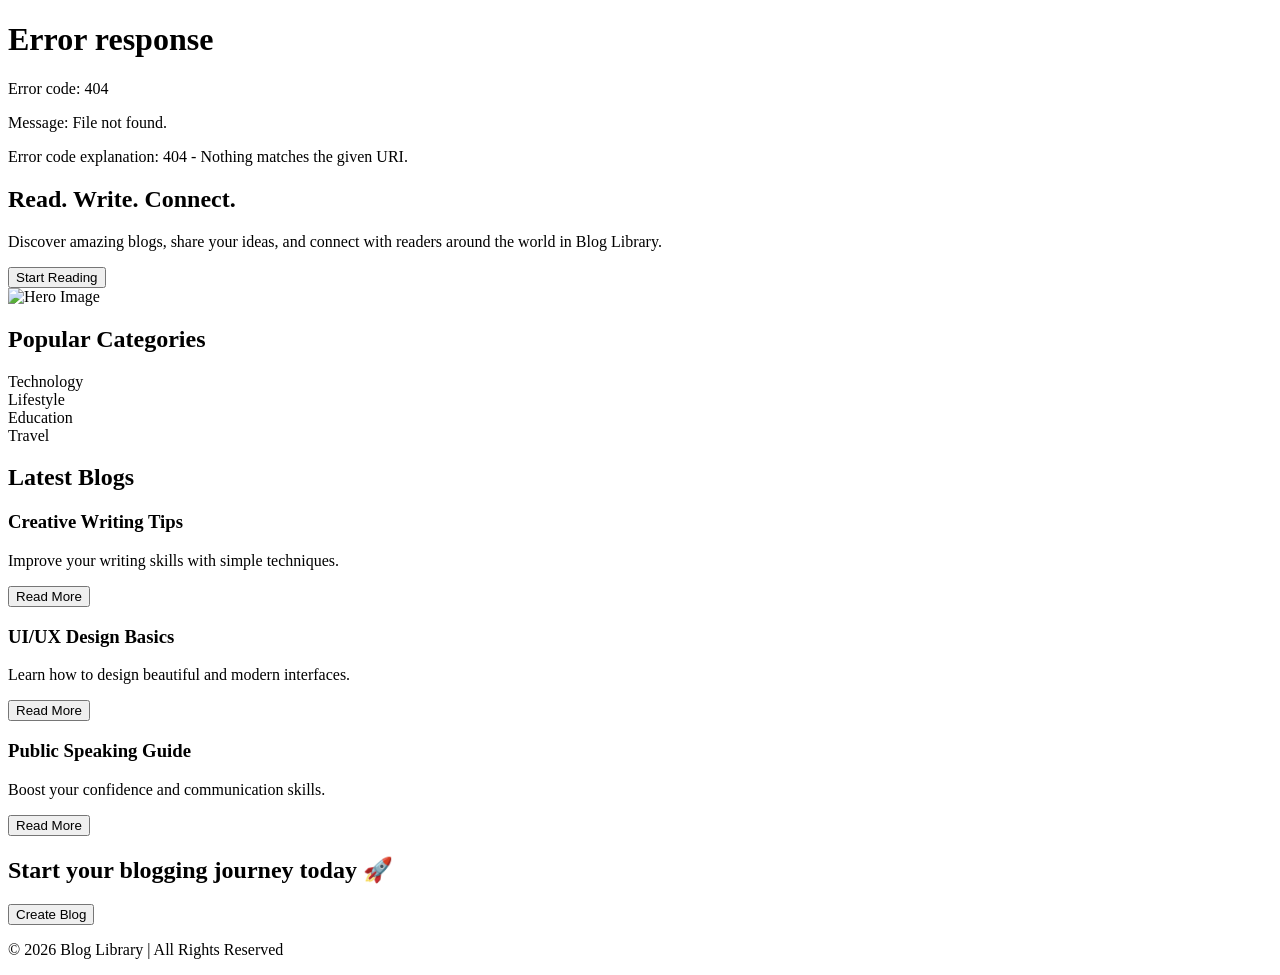
==== Frontend/index.html @ 055765da "Added writing page" ====
<!DOCTYPE html>
<html lang="en">
<head>
    <meta charset="UTF-8">
    <meta name="viewport" content="width=device-width, initial-scale=1.0">
    <title>Blog Library</title>
    <link rel="stylesheet" href="css/style.css">

    <!-- Google Font (similar clean UI style) -->
    <link href="https://fonts.googleapis.com/css2?family=Poppins:wght@300;400;600&display=swap" rel="stylesheet">
</head>

<body>

    <!--  Navbar Component -->
    <div id="navbar"></div>

    <!--  Hero Section -->
    <section class="hero">
    <div class="hero-text">
        <h1>Read. Write. <span>Connect.</span></h1>
        <p>
            Discover amazing blogs, share your ideas, and connect with readers
            around the world in Blog Library.
        </p>
        <button class="btn-primary">Start Reading</button>
    </div>

    <!--  Correct Image -->
    <img src="assets/land.png" alt="Hero Image" class="hero-image">
</section>
       

    <!--  Categories -->
    <section class="categories">
        <h2>Popular Categories</h2>

        <div class="category-container">
            <div class="category">Technology</div>
            <div class="category">Lifestyle</div>
            <div class="category">Education</div>
            <div class="category">Travel</div>
        </div>
    <!-- </section>
     <div class="hero-card">
            <h3>🔥 Trending Blog</h3>
            <p>“How to become a better developer in 2026”</p>
            <button class="btn-secondary">Read Now</button>
        </div>
    </section> -->

    <!--  Blog Cards -->
    <section class="blogs">
        <h2>Latest Blogs</h2>

        <div class="blog-container">

            <div class="blog-card yellow">
                <h3>Creative Writing Tips</h3>
                <p>Improve your writing skills with simple techniques.</p>
                <button>Read More</button>
            </div>

            <div class="blog-card purple">
                <h3>UI/UX Design Basics</h3>
                <p>Learn how to design beautiful and modern interfaces.</p>
                <button>Read More</button>
            </div>

            <div class="blog-card blue">
                <h3>Public Speaking Guide</h3>
                <p>Boost your confidence and communication skills.</p>
                <button>Read More</button>
            </div>

        </div>
    </section>

    <!--  CTA Section -->
    <section class="cta">
        <h2>Start your blogging journey today 🚀</h2>
        <a href="html/write-blog.html">
    <button class="btn-primary">Create Blog</button>
</a>
    </section>

    <!--  Footer -->
    <footer>
        <p>© 2026 Blog Library | All Rights Reserved</p>
    </footer>

    <!--  Load Navbar Script -->
    <script>
        fetch("components/navbar.html")
            .then(res => res.text())
            .then(data => {
                document.getElementById("navbar").innerHTML = data;
            });
    </script>

</body>
</html>
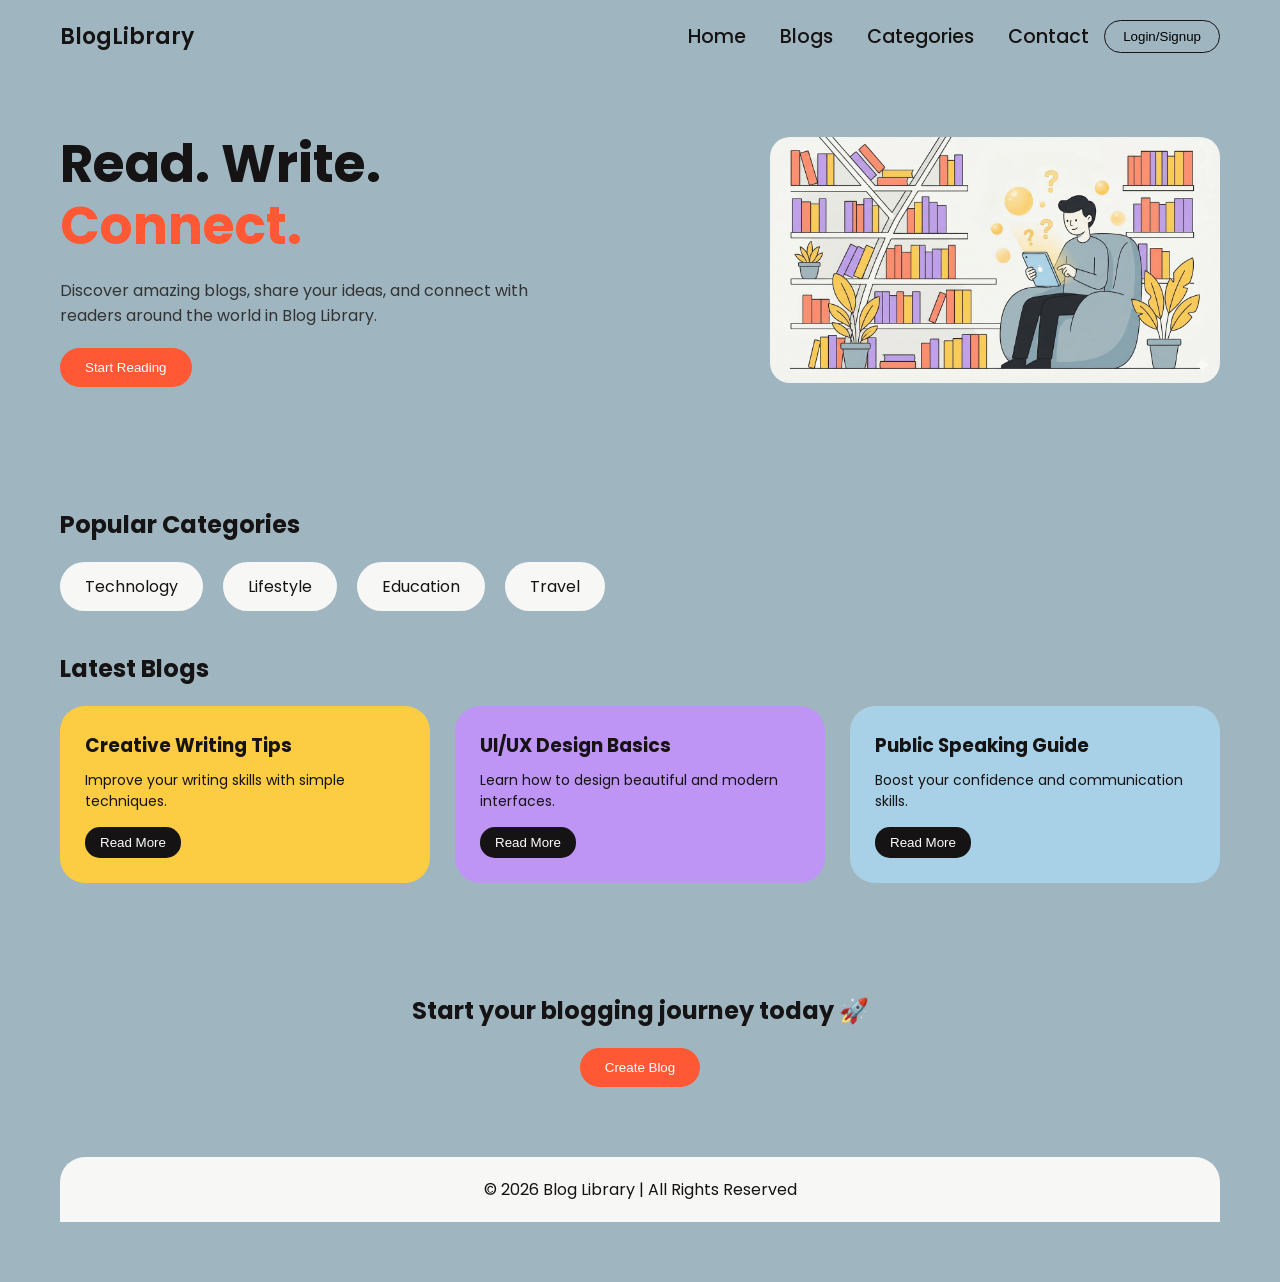
==== commit c4caad83: "Added the initial file structure." ====
--- a/Frontend/index.html
+++ b/Frontend/index.html
@@ -79,9 +79,7 @@
     <!--  CTA Section -->
     <section class="cta">
         <h2>Start your blogging journey today 🚀</h2>
-        <a href="html/write-blog.html">
-    <button class="btn-primary">Create Blog</button>
-</a>
+        <button class="btn-primary">Create Blog</button>
     </section>
 
     <!--  Footer -->
--- a/Frontend/css/style.css
+++ b/Frontend/css/style.css
@@ -0,0 +1,253 @@
+/*  Reset */
+* {
+    margin: 0;
+    padding: 0;
+    box-sizing: border-box;
+}
+
+/*  Body */
+body {
+    font-family: 'Poppins', sans-serif;
+    background-color: #9fb6c0;
+    color: #151313;
+}
+
+/*  Navbar */
+.navbar {
+    display: flex;
+    justify-content: space-between;
+    align-items: center;
+    padding: 20px 60px;
+}
+
+.logo {
+    font-size: 22px;
+    font-weight: 600;
+}
+.navbar nav{
+    margin-left:auto;
+}
+
+.navbar nav a {
+    text-decoration: none;
+    margin: 0 15px;
+    color: #151313;
+    font-weight: 500;
+    transition: 0.3s;
+    font-size: larger;
+}
+
+.navbar nav a:hover {
+    color: #ff5835;
+}
+
+/*  Buttons */
+.btn {
+    border: 1px solid #151313;
+    background: transparent;
+    padding: 8px 18px;
+    border-radius: 20px;
+    cursor: pointer;
+    transition: 0.3s;
+}
+
+.btn:hover {
+    background: #151313;
+    color: white;
+}
+
+.btn-primary {
+    background: #ff5835;
+    color: white;
+    border: none;
+    padding: 12px 25px;
+    border-radius: 25px;
+    cursor: pointer;
+    transition: 0.3s;
+}
+
+.btn-primary:hover {
+    transform: translateY(-2px);
+    box-shadow: 0 5px 15px rgba(0,0,0,0.2);
+}
+
+.btn-secondary {
+    background: #be94f5;
+    border: none;
+    padding: 10px 20px;
+    border-radius: 20px;
+    cursor: pointer;
+}
+
+/*  Hero Section */
+.hero {
+    display: flex;
+    justify-content: space-between;
+    align-items: center;
+    padding: 60px;
+    flex-wrap: wrap;
+}
+
+.hero-text {
+    max-width: 500px;
+}
+
+.hero-text h1 {
+    font-size: 52px;
+    line-height: 1.2;
+}
+
+.hero-text span {
+    color: #ff5835;
+}
+
+.hero-text p {
+    margin: 20px 0;
+    font-size: 16px;
+    color: #333;
+}
+
+/*  Hero Card */
+.hero-card {
+    background: #f7f7f5;
+    padding: 25px;
+    border-radius: 25px;
+    width: 260px;
+    box-shadow: 0 10px 25px rgba(0,0,0,0.1);
+    
+
+}
+
+.hero-card h3 {
+    margin-bottom: 10px;
+}
+
+.hero-image {
+    width: 450px;
+    border-radius: 20px;
+}
+
+/*  Categories */
+.categories {
+    padding: 60px ;
+}
+
+.categories h2 {
+    margin-bottom: 20px;
+}
+
+.category-container {
+    display: flex;
+    gap: 20px;
+    flex-wrap: wrap;
+    justify-content: flex-start;
+}
+
+.category {
+    background: #f7f7f5;
+    padding: 12px 25px;
+    border-radius: 25px;
+    cursor: pointer;
+    transition: 0.3s;
+}
+
+.category:hover {
+    background: #ff5835;
+    color: white;
+}
+
+/*  Blog Section */
+.blogs {
+    padding: 40px 0px;
+}
+
+.blog-container {
+    display: flex;
+    gap: 25px;
+    flex-wrap: wrap;
+
+}
+
+/*  Blog Cards */
+.blog-card {
+    flex: 1;
+    min-width: 250px;
+    padding: 25px;
+    border-radius: 25px;
+    transition: 0.3s;
+}
+
+.blog-card:hover {
+    transform: translateY(-5px);
+}
+
+/* Card Colors */
+.yellow {
+    background: #fccc42;
+}
+
+.purple {
+    background: #be94f5;
+}
+
+.blue {
+    background: #a8d0e6;
+}
+
+.blog-card h3 {
+    margin-bottom: 10px;
+}
+
+.blog-card p {
+    font-size: 14px;
+}
+
+.blog-card button {
+    margin-top: 15px;
+    padding: 8px 15px;
+    border-radius: 15px;
+    border: none;
+    background: #151313;
+    color: white;
+    cursor: pointer;
+}
+
+/*  CTA Section */
+.cta {
+    text-align: center;
+    padding: 70px 20px;
+}
+
+.cta h2 {
+    margin-bottom: 20px;
+}
+
+/*  Footer */
+footer {
+    text-align: center;
+    padding: 20px;
+    background: #f7f7f5;
+    border-top-left-radius: 25px;
+    border-top-right-radius: 25px;
+}
+
+/*  Responsive */
+@media (max-width: 768px) {
+    .hero {
+        flex-direction: column;
+        text-align: center;
+    }
+
+    .hero-card {
+        margin-top: 30px;
+    }
+
+    .navbar {
+        flex-direction: column;
+        gap: 10px;
+    }
+
+    .blog-container {
+        flex-direction: column;
+    }
+}
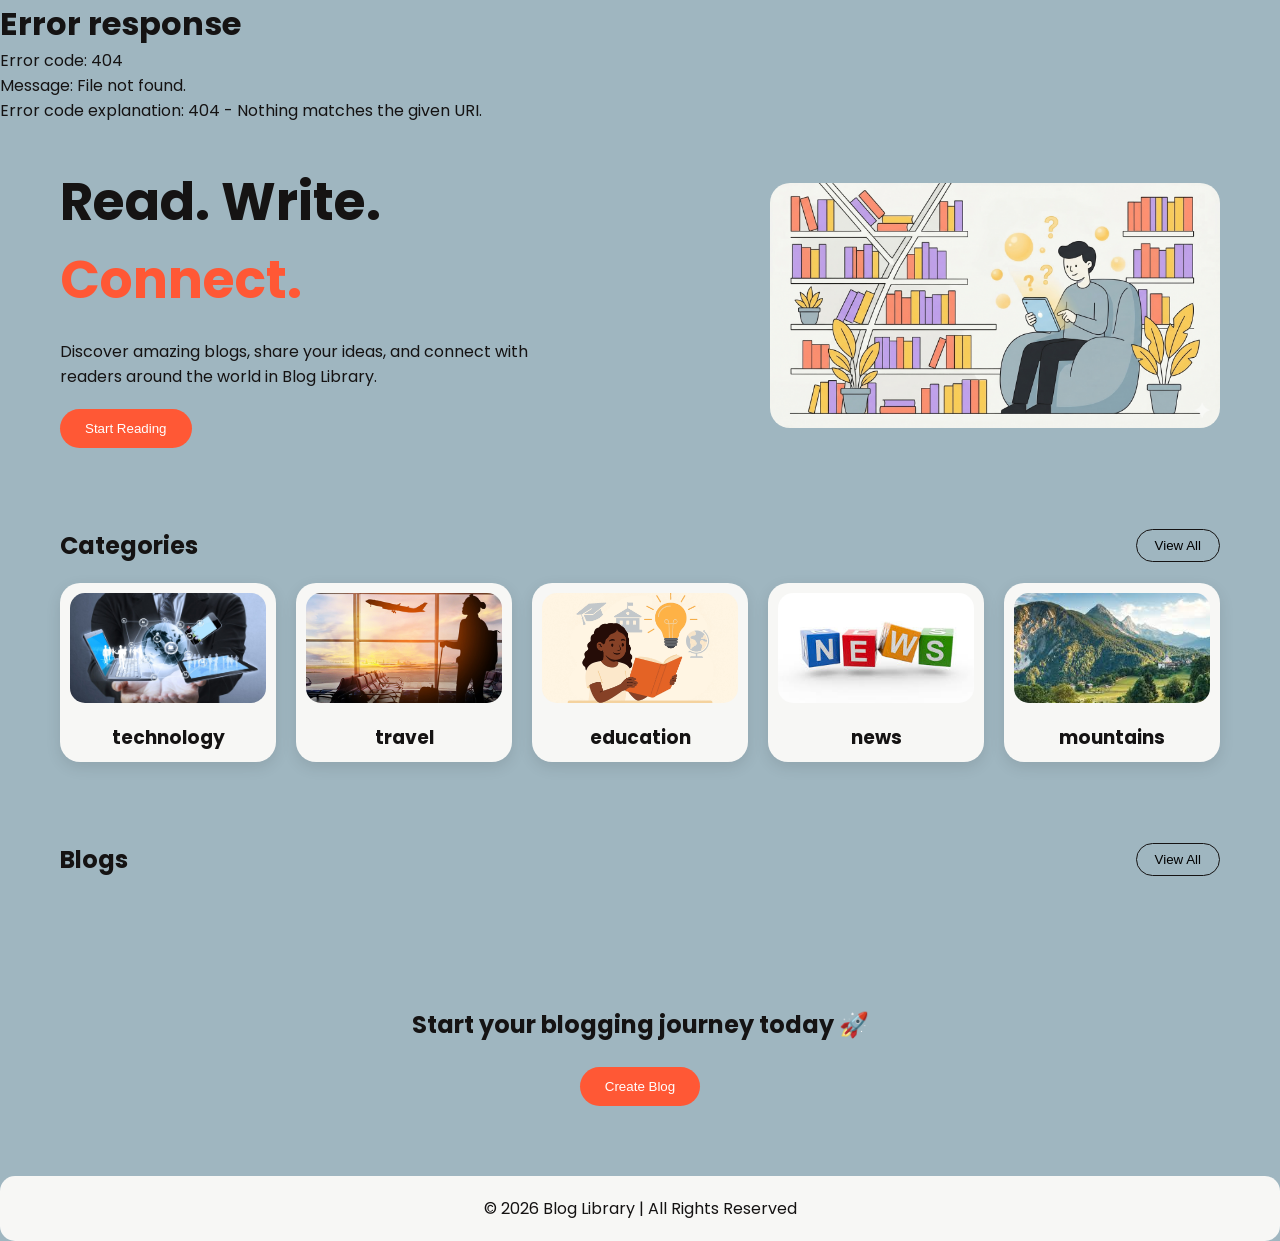
==== commit 579f46f6: "Added user authentication, posting a blog, retrieving all the blogs and retrieving according to the " ====
--- a/Frontend/index.html
+++ b/Frontend/index.html
@@ -23,8 +23,10 @@
             Discover amazing blogs, share your ideas, and connect with readers
             around the world in Blog Library.
         </p>
-        <button class="btn-primary">Start Reading</button>
-    </div>
+        <button class="btn-primary" onclick="goToCategories()">
+    Start Reading
+</button>
+</div>
 
     <!--  Correct Image -->
     <img src="assets/land.png" alt="Hero Image" class="hero-image">
@@ -32,7 +34,7 @@
        
 
     <!--  Categories -->
-    <section class="categories">
+    <!-- <section class="categories">
         <h2>Popular Categories</h2>
 
         <div class="category-container">
@@ -40,7 +42,7 @@
             <div class="category">Lifestyle</div>
             <div class="category">Education</div>
             <div class="category">Travel</div>
-        </div>
+        </div> -->
     <!-- </section>
      <div class="hero-card">
             <h3>🔥 Trending Blog</h3>
@@ -49,38 +51,37 @@
         </div>
     </section> -->
 
+
+     <section class="slider-section">
+    <div class="slider-header">
+        <h2>Categories</h2>
+        <button class="view-all" onclick="goToCategories()">View All</button>
+        </div>
+
+   <div class="slider" id="categorySlider"></div>
+</section>
+
     <!--  Blog Cards -->
     <section class="blogs">
-        <h2>Latest Blogs</h2>
 
-        <div class="blog-container">
+    <div class="blogs-header">
+        <h2>Blogs</h2>
+        <button class="view-all" onclick="goToBlogs()">View All</button>
+    </div>
 
-            <div class="blog-card yellow">
-                <h3>Creative Writing Tips</h3>
-                <p>Improve your writing skills with simple techniques.</p>
-                <button>Read More</button>
-            </div>
+    <div class="blog-container" id="latestBlogs"></div>
 
-            <div class="blog-card purple">
-                <h3>UI/UX Design Basics</h3>
-                <p>Learn how to design beautiful and modern interfaces.</p>
-                <button>Read More</button>
-            </div>
-
-            <div class="blog-card blue">
-                <h3>Public Speaking Guide</h3>
-                <p>Boost your confidence and communication skills.</p>
-                <button>Read More</button>
-            </div>
-
-        </div>
-    </section>
-
-    <!--  CTA Section -->
-    <section class="cta">
-        <h2>Start your blogging journey today 🚀</h2>
-        <button class="btn-primary">Create Blog</button>
-    </section>
+</section>
+<!-- CTA Section -->
+<section class="cta">
+    <h2>Start your blogging journey today 🚀</h2>
+<br>
+   <div class="cta-buttons">
+    <button class="btn-primary" onclick="handleCreateBlog()">
+        Create Blog
+    </button>
+</div>
+</section>
 
     <!--  Footer -->
     <footer>
@@ -97,4 +98,8 @@
     </script>
 
 </body>
+<script src="js/loadComponents.js"></script>
+<script src="js/auth.js"></script>
+
+<script src="js/index.js"></script>
 </html>
--- a/Frontend/css/style.css
+++ b/Frontend/css/style.css
@@ -1,18 +1,23 @@
-/*  Reset */
+/* RESET */
 * {
     margin: 0;
     padding: 0;
     box-sizing: border-box;
 }
 
-/*  Body */
+/* BODY */
 body {
     font-family: 'Poppins', sans-serif;
     background-color: #9fb6c0;
     color: #151313;
 }
 
-/*  Navbar */
+/* COMMON SECTION */
+section {
+    padding: 40px 60px;
+}
+
+/* NAVBAR */
 .navbar {
     display: flex;
     justify-content: space-between;
@@ -24,8 +29,9 @@
     font-size: 22px;
     font-weight: 600;
 }
-.navbar nav{
-    margin-left:auto;
+
+.navbar nav {
+    margin-left: auto;
 }
 
 .navbar nav a {
@@ -34,28 +40,13 @@
     color: #151313;
     font-weight: 500;
     transition: 0.3s;
-    font-size: larger;
 }
 
 .navbar nav a:hover {
     color: #ff5835;
 }
 
-/*  Buttons */
-.btn {
-    border: 1px solid #151313;
-    background: transparent;
-    padding: 8px 18px;
-    border-radius: 20px;
-    cursor: pointer;
-    transition: 0.3s;
-}
-
-.btn:hover {
-    background: #151313;
-    color: white;
-}
-
+/* BUTTONS */
 .btn-primary {
     background: #ff5835;
     color: white;
@@ -72,20 +63,19 @@
 }
 
 .btn-secondary {
-    background: #be94f5;
+    background: #151313;
+    color: white;
     border: none;
-    padding: 10px 20px;
-    border-radius: 20px;
-    cursor: pointer;
-}
-
-/*  Hero Section */
+    padding: 8px 15px;
+    border-radius: 15px;
+    cursor: pointer;
+}
+
+/* HERO */
 .hero {
     display: flex;
     justify-content: space-between;
     align-items: center;
-    padding: 60px;
-    flex-wrap: wrap;
 }
 
 .hero-text {
@@ -94,7 +84,6 @@
 
 .hero-text h1 {
     font-size: 52px;
-    line-height: 1.2;
 }
 
 .hero-text span {
@@ -103,23 +92,6 @@
 
 .hero-text p {
     margin: 20px 0;
-    font-size: 16px;
-    color: #333;
-}
-
-/*  Hero Card */
-.hero-card {
-    background: #f7f7f5;
-    padding: 25px;
-    border-radius: 25px;
-    width: 260px;
-    box-shadow: 0 10px 25px rgba(0,0,0,0.1);
-    
-
-}
-
-.hero-card h3 {
-    margin-bottom: 10px;
 }
 
 .hero-image {
@@ -127,61 +99,102 @@
     border-radius: 20px;
 }
 
-/*  Categories */
-.categories {
-    padding: 60px ;
-}
-
-.categories h2 {
+/* ========================= */
+/* CATEGORY SECTION */
+/* ========================= */
+
+.slider-header {
+    display: flex;
+    justify-content: space-between;
+    align-items: center;
     margin-bottom: 20px;
 }
 
-.category-container {
-    display: flex;
+/* 🔥 GRID FOR 5 CATEGORY CARDS */
+.slider {
+    display: grid;
+    grid-template-columns: repeat(5, 1fr);
     gap: 20px;
-    flex-wrap: wrap;
-    justify-content: flex-start;
-}
-
-.category {
+}
+
+.category-card {
+    border-radius: 20px;
     background: #f7f7f5;
-    padding: 12px 25px;
-    border-radius: 25px;
     cursor: pointer;
     transition: 0.3s;
-}
-
-.category:hover {
-    background: #ff5835;
+    text-align: center;
+    box-shadow: 0 5px 15px rgba(0,0,0,0.1);
+}
+
+.category-card:hover {
+    transform: translateY(-6px);
+}
+
+.category-image {
+    height: 130px;
+    padding: 10px;
+}
+
+.category-image img {
+    width: 100%;
+    height: 100%;
+    object-fit: cover;
+    border-radius: 15px;
+}
+
+.category-card h3 {
+    padding: 10px;
+}
+
+/* VIEW ALL BUTTON */
+.view-all {
+    border: 1px solid #151313;
+    background: transparent;
+    padding: 8px 18px;
+    border-radius: 20px;
+    cursor: pointer;
+}
+
+.view-all:hover {
+    background: #151313;
     color: white;
 }
 
-/*  Blog Section */
-.blogs {
-    padding: 40px 0px;
-}
-
+/* ========================= */
+/* BLOG SECTION */
+/* ========================= */
+
+.blogs-header {
+    display: flex;
+    justify-content: space-between;
+    align-items: center;
+    margin-bottom: 20px;
+}
+
+/* 🔥 GRID FOR BLOGS */
 .blog-container {
-    display: flex;
-    gap: 25px;
-    flex-wrap: wrap;
-
-}
-
-/*  Blog Cards */
+    display: grid;
+    grid-template-columns: repeat(5, 1fr);
+    gap: 20px;
+}
+
+/* CARD */
 .blog-card {
-    flex: 1;
-    min-width: 250px;
-    padding: 25px;
-    border-radius: 25px;
+    border-radius: 20px;
+    padding: 15px;
+    display: flex;
+    flex-direction: column;
+    min-height: 260px;
     transition: 0.3s;
+    box-shadow: 0 5px 15px rgba(0,0,0,0.1);
+    cursor: pointer;
 }
 
 .blog-card:hover {
     transform: translateY(-5px);
 }
 
-/* Card Colors */
+/* COLORS */
 .yellow {
     background: #fccc42;
 }
@@ -194,60 +207,127 @@
     background: #a8d0e6;
 }
 
+/* IMAGE */
+.blog-image {
+    width: 100%;
+    height: 140px;
+    border-radius: 15px;
+    overflow: hidden;
+    margin-bottom: 10px;
+}
+
+.blog-image img {
+    width: 100%;
+    height: 100%;
+    object-fit: cover;
+}
+
+/* TEXT */
 .blog-card h3 {
+    font-size: 15px;
+    margin-bottom: 5px;
+}
+
+.blog-card p {
+    font-size: 13px;
     margin-bottom: 10px;
 }
 
-.blog-card p {
-    font-size: 14px;
-}
-
+/* BUTTON ALIGN */
 .blog-card button {
-    margin-top: 15px;
-    padding: 8px 15px;
-    border-radius: 15px;
-    border: none;
-    background: #151313;
-    color: white;
-    cursor: pointer;
-}
-
-/*  CTA Section */
+    margin-top: auto;
+}
+
+/* ========================= */
+/* BLOG VIEW PAGE */
+/* ========================= */
+
+.blog-view {
+    max-width: 900px;
+    margin: auto;
+    padding: 40px 20px;
+}
+
+.blog-thumbnail {
+    width: 100%;
+    height: 300px;
+    border-radius: 20px;
+    overflow: hidden;
+    margin-bottom: 20px;
+}
+
+.blog-thumbnail img {
+    width: 100%;
+    height: 100%;
+    object-fit: cover;
+}
+
+.blog-content img {
+    max-width: 100%;
+    margin: 15px 0;
+}
+
+.blog-content {
+    line-height: 1.6;
+}
+
+/* ========================= */
+/* CTA */
+/* ========================= */
+
 .cta {
     text-align: center;
     padding: 70px 20px;
 }
 
-.cta h2 {
-    margin-bottom: 20px;
-}
-
-/*  Footer */
+/* ========================= */
+/* FOOTER */
+/* ========================= */
+
 footer {
     text-align: center;
     padding: 20px;
     background: #f7f7f5;
-    border-top-left-radius: 25px;
-    border-top-right-radius: 25px;
-}
-
-/*  Responsive */
-@media (max-width: 768px) {
+    border-radius: 15px;
+}
+
+/* ========================= */
+/* RESPONSIVE */
+/* ========================= */
+
+@media (max-width: 1200px) {
+    .blog-container,
+    .slider {
+        grid-template-columns: repeat(4, 1fr);
+    }
+}
+
+@media (max-width: 900px) {
+    .blog-container,
+    .slider {
+        grid-template-columns: repeat(3, 1fr);
+    }
+}
+
+@media (max-width: 600px) {
+    .blog-container,
+    .slider {
+        grid-template-columns: repeat(2, 1fr);
+    }
+
     .hero {
         flex-direction: column;
         text-align: center;
     }
 
-    .hero-card {
-        margin-top: 30px;
-    }
-
     .navbar {
         flex-direction: column;
         gap: 10px;
     }
-
-    .blog-container {
-        flex-direction: column;
-    }
+}
+
+.categories-grid {
+    display: grid;
+    grid-template-columns: repeat(5, 1fr);
+    gap: 20px;
 }
